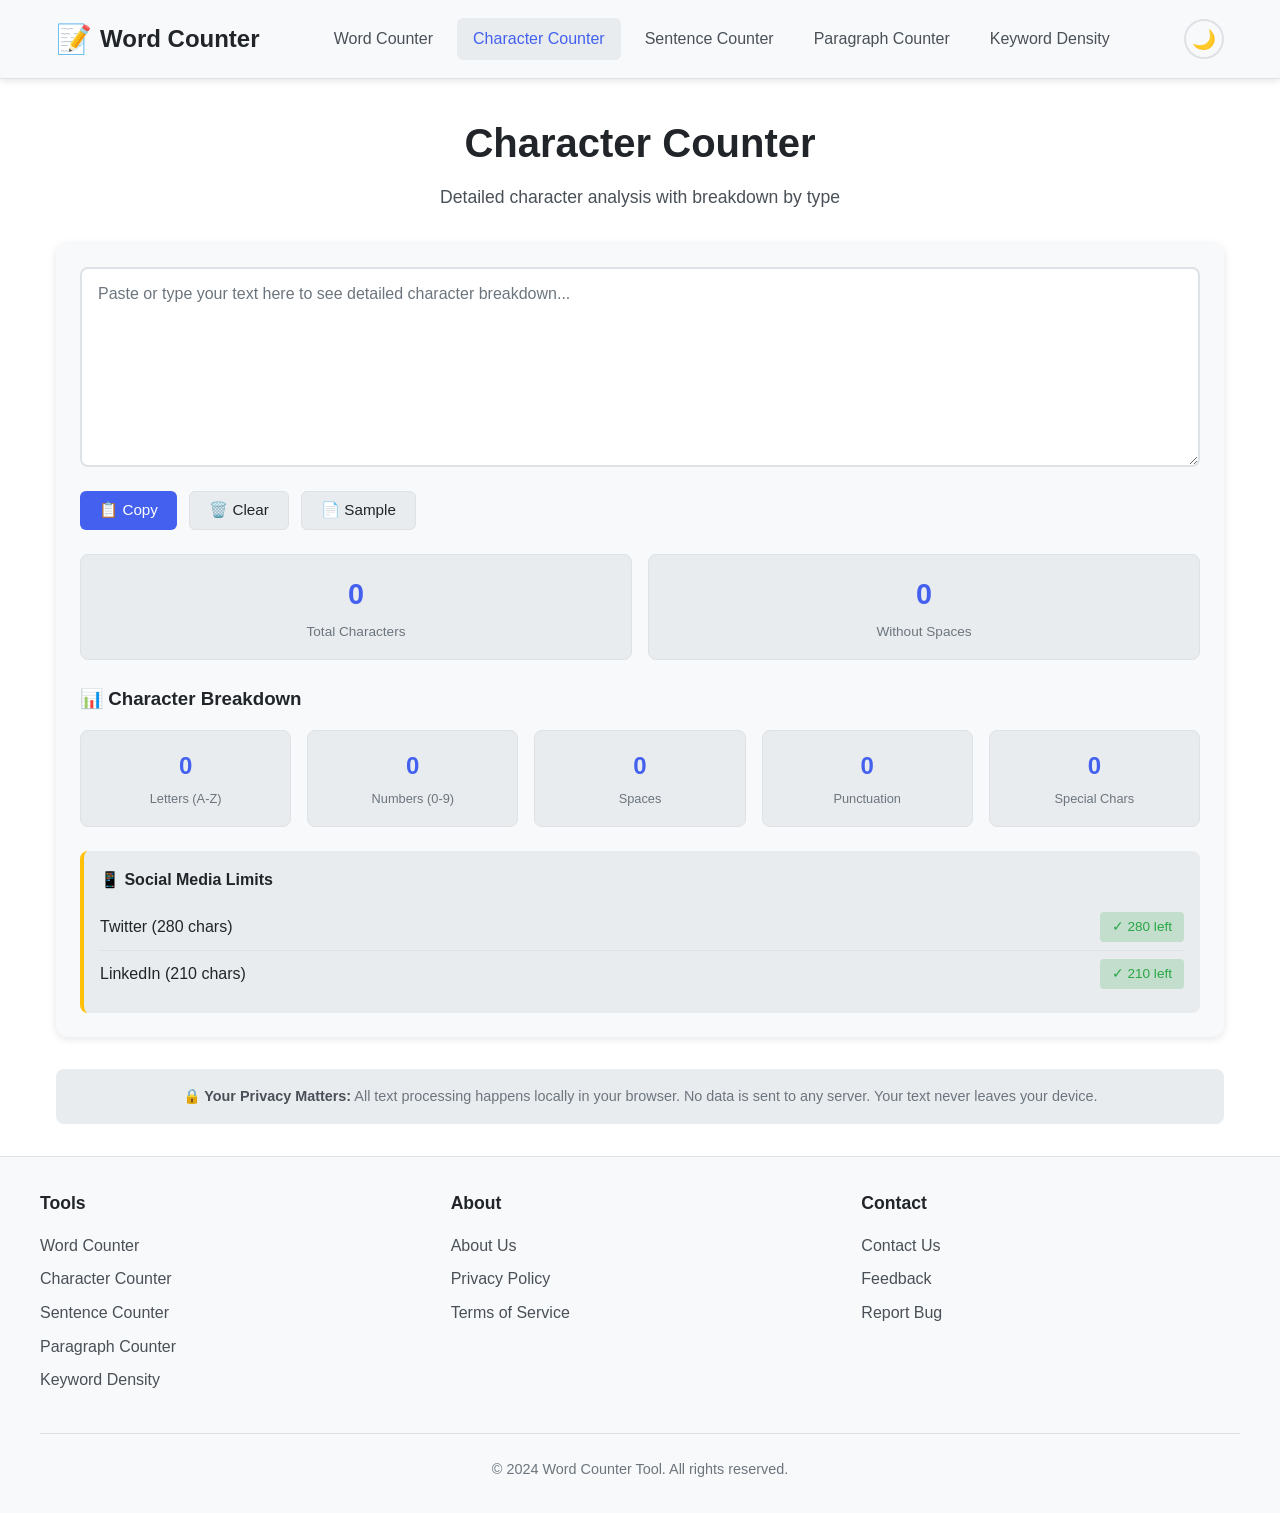
==== character-counter.html @ 4bb71c21 "Add files via upload" ====
<!DOCTYPE html>
<html lang="en">
<head>
    <meta charset="UTF-8">
    <meta name="viewport" content="width=device-width, initial-scale=1.0">
    <meta name="description" content="Free Character Counter - Count characters, letters, numbers, spaces, and punctuation online. Detailed character breakdown for your text.">
    <meta name="keywords" content="character counter, character count, letter count, text analyzer, free online tool, character breakdown">
    <meta name="author" content="Word Counter Tool">
    <title>Free Character Counter - Count Characters Online</title>
    <link rel="stylesheet" href="style.css">
</head>
<body>
    <header>
        <div class="header-container">
            <a href="index.html" class="logo">
                <span class="logo-icon">📝</span>
                Word Counter
            </a>
            <nav>
                <a href="index.html" class="nav-link">Word Counter</a>
                <a href="character-counter.html" class="nav-link active">Character Counter</a>
                <a href="sentence-counter.html" class="nav-link">Sentence Counter</a>
                <a href="paragraph-counter.html" class="nav-link">Paragraph Counter</a>
                <a href="keyword-density.html" class="nav-link">Keyword Density</a>
            </nav>
            <button class="theme-toggle" aria-label="Toggle dark mode">🌙</button>
        </div>
    </header>

    <main>
        <section class="hero">
            <h1>Character Counter</h1>
            <p>Detailed character analysis with breakdown by type</p>
        </section>

        <div class="tool-container">
            <textarea id="textInput" placeholder="Paste or type your text here to see detailed character breakdown..."></textarea>
            
            <div class="button-group">
                <button class="btn btn-primary" id="copyBtn">📋 Copy</button>
                <button class="btn btn-secondary" id="clearBtn">🗑️ Clear</button>
                <button class="btn btn-secondary" id="sampleBtn">📄 Sample</button>
            </div>

            <div class="stats-grid">
                <div class="stat-card">
                    <div class="stat-value" id="totalChars">0</div>
                    <div class="stat-label">Total Characters</div>
                </div>
                <div class="stat-card">
                    <div class="stat-value" id="charsNoSpace">0</div>
                    <div class="stat-label">Without Spaces</div>
                </div>
            </div>

            <div class="character-breakdown">
                <h3>📊 Character Breakdown</h3>
                <div class="breakdown-grid">
                    <div class="breakdown-item">
                        <div class="breakdown-value" id="letters">0</div>
                        <div class="breakdown-label">Letters (A-Z)</div>
                    </div>
                    <div class="breakdown-item">
                        <div class="breakdown-value" id="numbers">0</div>
                        <div class="breakdown-label">Numbers (0-9)</div>
                    </div>
                    <div class="breakdown-item">
                        <div class="breakdown-value" id="spaces">0</div>
                        <div class="breakdown-label">Spaces</div>
                    </div>
                    <div class="breakdown-item">
                        <div class="breakdown-value" id="punctuation">0</div>
                        <div class="breakdown-label">Punctuation</div>
                    </div>
                    <div class="breakdown-item">
                        <div class="breakdown-value" id="special">0</div>
                        <div class="breakdown-label">Special Chars</div>
                    </div>
                </div>
            </div>

            <div class="social-warnings">
                <h4>📱 Social Media Limits</h4>
                <div class="warning-item">
                    <span>Twitter (280 chars)</span>
                    <span class="warning-status status-ok" id="twitterStatus">OK</span>
                </div>
                <div class="warning-item">
                    <span>LinkedIn (210 chars)</span>
                    <span class="warning-status status-ok" id="linkedinStatus">OK</span>
                </div>
            </div>
        </div>

        <div class="privacy-notice">
            <strong>🔒 Your Privacy Matters:</strong> All text processing happens locally in your browser. 
            No data is sent to any server. Your text never leaves your device.
        </div>
    </main>

    <footer>
        <div class="footer-container">
            <div class="footer-section">
                <h4>Tools</h4>
                <ul>
                    <li><a href="index.html">Word Counter</a></li>
                    <li><a href="character-counter.html">Character Counter</a></li>
                    <li><a href="sentence-counter.html">Sentence Counter</a></li>
                    <li><a href="paragraph-counter.html">Paragraph Counter</a></li>
                    <li><a href="keyword-density.html">Keyword Density</a></li>
                </ul>
            </div>
            <div class="footer-section">
                <h4>About</h4>
                <ul>
                    <li><a href="#">About Us</a></li>
                    <li><a href="#">Privacy Policy</a></li>
                    <li><a href="#">Terms of Service</a></li>
                </ul>
            </div>
            <div class="footer-section">
                <h4>Contact</h4>
                <ul>
                    <li><a href="#">Contact Us</a></li>
                    <li><a href="#">Feedback</a></li>
                    <li><a href="#">Report Bug</a></li>
                </ul>
            </div>
        </div>
        <div class="footer-bottom">
            <p>&copy; 2024 Word Counter Tool. All rights reserved.</p>
        </div>
    </footer>

    <script src="script.js"></script>
    <script>
        const textInput = document.getElementById('textInput');
        const copyBtn = document.getElementById('copyBtn');
        const clearBtn = document.getElementById('clearBtn');
        const sampleBtn = document.getElementById('sampleBtn');

        function updateStats() {
            const text = textInput.value;
            const totalChars = countCharacters(text, true);
            const charsNoSpace = countCharacters(text, false);
            const breakdown = getCharacterBreakdown(text);
            
            document.getElementById('totalChars').textContent = totalChars;
            document.getElementById('charsNoSpace').textContent = charsNoSpace;
            document.getElementById('letters').textContent = breakdown.letters;
            document.getElementById('numbers').textContent = breakdown.numbers;
            document.getElementById('spaces').textContent = breakdown.spaces;
            document.getElementById('punctuation').textContent = breakdown.punctuation;
            document.getElementById('special').textContent = breakdown.special;
            
            updateSocialWarnings(totalChars);
        }

        function updateSocialWarnings(charCount) {
            const twitterStatus = document.getElementById('twitterStatus');
            const linkedinStatus = document.getElementById('linkedinStatus');
            
            if (charCount <= 280) {
                twitterStatus.textContent = `✓ ${280 - charCount} left`;
                twitterStatus.className = 'warning-status status-ok';
            } else {
                twitterStatus.textContent = `✗ ${charCount - 280} over`;
                twitterStatus.className = 'warning-status status-error';
            }
            
            if (charCount <= 210) {
                linkedinStatus.textContent = `✓ ${210 - charCount} left`;
                linkedinStatus.className = 'warning-status status-ok';
            } else {
                linkedinStatus.textContent = `✗ ${charCount - 210} over`;
                linkedinStatus.className = 'warning-status status-error';
            }
        }

        textInput.addEventListener('input', updateStats);

        copyBtn.addEventListener('click', async () => {
            const success = await copyToClipboard(textInput.value);
            showCopyFeedback(copyBtn, success);
        });

        clearBtn.addEventListener('click', () => {
            textInput.value = '';
            updateStats();
        });

        sampleBtn.addEventListener('click', () => {
            textInput.value = SAMPLE_TEXT;
            updateStats();
        });

        updateStats();
    </script>
</body>
</html>
---- style.css ----
:root {
    --bg-primary: #ffffff;
    --bg-secondary: #f8f9fa;
    --bg-tertiary: #e9ecef;
    --text-primary: #212529;
    --text-secondary: #495057;
    --text-muted: #6c757d;
    --border-color: #dee2e6;
    --accent-color: #4361ee;
    --accent-hover: #3a56d4;
    --success-color: #28a745;
    --warning-color: #ffc107;
    --danger-color: #dc3545;
    --shadow: 0 2px 8px rgba(0, 0, 0, 0.1);
    --shadow-lg: 0 4px 16px rgba(0, 0, 0, 0.15);
}

[data-theme="dark"] {
    --bg-primary: #1a1a2e;
    --bg-secondary: #16213e;
    --bg-tertiary: #0f3460;
    --text-primary: #eaeaea;
    --text-secondary: #b8b8b8;
    --text-muted: #888888;
    --border-color: #3a3a5c;
    --accent-color: #4cc9f0;
    --accent-hover: #3db8e0;
    --shadow: 0 2px 8px rgba(0, 0, 0, 0.3);
    --shadow-lg: 0 4px 16px rgba(0, 0, 0, 0.4);
}

* {
    margin: 0;
    padding: 0;
    box-sizing: border-box;
}

html {
    scroll-behavior: smooth;
}

body {
    font-family: 'Segoe UI', Tahoma, Geneva, Verdana, sans-serif;
    background-color: var(--bg-primary);
    color: var(--text-primary);
    line-height: 1.6;
    min-height: 100vh;
    display: flex;
    flex-direction: column;
    transition: background-color 0.3s ease, color 0.3s ease;
}

a {
    color: var(--accent-color);
    text-decoration: none;
    transition: color 0.2s ease;
}

a:hover {
    color: var(--accent-hover);
}

header {
    background-color: var(--bg-secondary);
    border-bottom: 1px solid var(--border-color);
    position: sticky;
    top: 0;
    z-index: 100;
    box-shadow: var(--shadow);
}

.header-container {
    max-width: 1200px;
    margin: 0 auto;
    padding: 1rem;
    display: flex;
    justify-content: space-between;
    align-items: center;
    flex-wrap: wrap;
    gap: 1rem;
}

.logo {
    font-size: 1.5rem;
    font-weight: 700;
    color: var(--text-primary);
    display: flex;
    align-items: center;
    gap: 0.5rem;
}

.logo-icon {
    font-size: 1.8rem;
}

nav {
    display: flex;
    align-items: center;
    gap: 0.5rem;
    flex-wrap: wrap;
}

.nav-link {
    padding: 0.5rem 1rem;
    border-radius: 6px;
    color: var(--text-secondary);
    font-weight: 500;
    transition: all 0.2s ease;
}

.nav-link:hover,
.nav-link.active {
    background-color: var(--bg-tertiary);
    color: var(--accent-color);
}

.theme-toggle {
    background: none;
    border: 2px solid var(--border-color);
    border-radius: 50%;
    width: 40px;
    height: 40px;
    cursor: pointer;
    display: flex;
    align-items: center;
    justify-content: center;
    font-size: 1.2rem;
    transition: all 0.3s ease;
    color: var(--text-primary);
}

.theme-toggle:hover {
    border-color: var(--accent-color);
    background-color: var(--bg-tertiary);
}

main {
    flex: 1;
    max-width: 1200px;
    margin: 0 auto;
    padding: 2rem 1rem;
    width: 100%;
}

.hero {
    text-align: center;
    margin-bottom: 2rem;
}

.hero h1 {
    font-size: clamp(1.8rem, 5vw, 2.5rem);
    margin-bottom: 0.5rem;
    color: var(--text-primary);
}

.hero p {
    color: var(--text-secondary);
    font-size: 1.1rem;
}

.tool-container {
    background-color: var(--bg-secondary);
    border-radius: 12px;
    padding: 1.5rem;
    box-shadow: var(--shadow);
    margin-bottom: 2rem;
}

textarea {
    width: 100%;
    min-height: 200px;
    padding: 1rem;
    border: 2px solid var(--border-color);
    border-radius: 8px;
    font-size: 1rem;
    font-family: inherit;
    resize: vertical;
    background-color: var(--bg-primary);
    color: var(--text-primary);
    transition: border-color 0.2s ease;
}

textarea:focus {
    outline: none;
    border-color: var(--accent-color);
}

textarea::placeholder {
    color: var(--text-muted);
}

.button-group {
    display: flex;
    gap: 0.75rem;
    margin-top: 1rem;
    flex-wrap: wrap;
}

.btn {
    padding: 0.6rem 1.2rem;
    border: none;
    border-radius: 6px;
    font-size: 0.95rem;
    font-weight: 500;
    cursor: pointer;
    transition: all 0.2s ease;
    display: inline-flex;
    align-items: center;
    gap: 0.5rem;
}

.btn-primary {
    background-color: var(--accent-color);
    color: white;
}

.btn-primary:hover {
    background-color: var(--accent-hover);
}

.btn-secondary {
    background-color: var(--bg-tertiary);
    color: var(--text-primary);
    border: 1px solid var(--border-color);
}

.btn-secondary:hover {
    background-color: var(--border-color);
}

.stats-grid {
    display: grid;
    grid-template-columns: repeat(auto-fit, minmax(150px, 1fr));
    gap: 1rem;
    margin-top: 1.5rem;
}

.stat-card {
    background-color: var(--bg-tertiary);
    border-radius: 8px;
    padding: 1rem;
    text-align: center;
    border: 1px solid var(--border-color);
}

.stat-value {
    font-size: 1.8rem;
    font-weight: 700;
    color: var(--accent-color);
}

.stat-label {
    font-size: 0.85rem;
    color: var(--text-muted);
    margin-top: 0.25rem;
}

.keywords-section {
    margin-top: 2rem;
}

.keywords-section h3 {
    margin-bottom: 1rem;
    color: var(--text-primary);
}

.keywords-list {
    display: flex;
    flex-wrap: wrap;
    gap: 0.5rem;
}

.keyword-item {
    background-color: var(--bg-tertiary);
    padding: 0.5rem 1rem;
    border-radius: 20px;
    font-size: 0.9rem;
    border: 1px solid var(--border-color);
}

.keyword-item span {
    color: var(--accent-color);
    font-weight: 600;
}

.social-warnings {
    margin-top: 1.5rem;
    padding: 1rem;
    background-color: var(--bg-tertiary);
    border-radius: 8px;
    border-left: 4px solid var(--warning-color);
}

.social-warnings h4 {
    margin-bottom: 0.75rem;
    color: var(--text-primary);
}

.warning-item {
    display: flex;
    justify-content: space-between;
    align-items: center;
    padding: 0.5rem 0;
    border-bottom: 1px solid var(--border-color);
}

.warning-item:last-child {
    border-bottom: none;
}

.warning-status {
    padding: 0.25rem 0.75rem;
    border-radius: 4px;
    font-size: 0.85rem;
    font-weight: 500;
}

.status-ok {
    background-color: rgba(40, 167, 69, 0.2);
    color: var(--success-color);
}

.status-warning {
    background-color: rgba(255, 193, 7, 0.2);
    color: #856404;
}

.status-error {
    background-color: rgba(220, 53, 69, 0.2);
    color: var(--danger-color);
}

.privacy-notice {
    background-color: var(--bg-tertiary);
    padding: 1rem;
    border-radius: 8px;
    margin-top: 2rem;
    text-align: center;
    color: var(--text-muted);
    font-size: 0.9rem;
}

.privacy-notice strong {
    color: var(--text-secondary);
}

footer {
    background-color: var(--bg-secondary);
    border-top: 1px solid var(--border-color);
    padding: 2rem 1rem;
    margin-top: auto;
}

.footer-container {
    max-width: 1200px;
    margin: 0 auto;
    display: grid;
    grid-template-columns: repeat(auto-fit, minmax(200px, 1fr));
    gap: 2rem;
}

.footer-section h4 {
    color: var(--text-primary);
    margin-bottom: 1rem;
    font-size: 1.1rem;
}

.footer-section ul {
    list-style: none;
}

.footer-section li {
    margin-bottom: 0.5rem;
}

.footer-section a {
    color: var(--text-secondary);
}

.footer-section a:hover {
    color: var(--accent-color);
}

.footer-bottom {
    max-width: 1200px;
    margin: 2rem auto 0;
    padding-top: 1.5rem;
    border-top: 1px solid var(--border-color);
    text-align: center;
    color: var(--text-muted);
    font-size: 0.9rem;
}

.character-breakdown {
    margin-top: 1.5rem;
}

.breakdown-grid {
    display: grid;
    grid-template-columns: repeat(auto-fit, minmax(120px, 1fr));
    gap: 1rem;
    margin-top: 1rem;
}

.breakdown-item {
    background-color: var(--bg-tertiary);
    padding: 1rem;
    border-radius: 8px;
    text-align: center;
    border: 1px solid var(--border-color);
}

.breakdown-value {
    font-size: 1.5rem;
    font-weight: 700;
    color: var(--accent-color);
}

.breakdown-label {
    font-size: 0.8rem;
    color: var(--text-muted);
    margin-top: 0.25rem;
}

.keyword-table {
    width: 100%;
    border-collapse: collapse;
    margin-top: 1rem;
}

.keyword-table th,
.keyword-table td {
    padding: 0.75rem;
    text-align: left;
    border-bottom: 1px solid var(--border-color);
}

.keyword-table th {
    background-color: var(--bg-tertiary);
    font-weight: 600;
    color: var(--text-primary);
}

.keyword-table tr:hover {
    background-color: var(--bg-tertiary);
}

.no-results {
    text-align: center;
    padding: 2rem;
    color: var(--text-muted);
}

@media (max-width: 768px) {
    .header-container {
        flex-direction: column;
        text-align: center;
    }

    nav {
        justify-content: center;
        width: 100%;
    }

    .nav-link {
        padding: 0.4rem 0.8rem;
        font-size: 0.9rem;
    }

    main {
        padding: 1rem;
    }

    .tool-container {
        padding: 1rem;
    }

    .stats-grid {
        grid-template-columns: repeat(2, 1fr);
    }

    .button-group {
        justify-content: center;
    }

    .btn {
        flex: 1;
        min-width: 100px;
        justify-content: center;
    }
}

@media (max-width: 480px) {
    .stats-grid {
        grid-template-columns: 1fr;
    }

    .breakdown-grid {
        grid-template-columns: repeat(2, 1fr);
    }

    .keyword-table {
        font-size: 0.85rem;
    }

    .keyword-table th,
    .keyword-table td {
        padding: 0.5rem;
    }
}

@keyframes fadeIn {
    from {
        opacity: 0;
        transform: translateY(10px);
    }
    to {
        opacity: 1;
        transform: translateY(0);
    }
}

.fade-in {
    animation: fadeIn 0.3s ease;
}
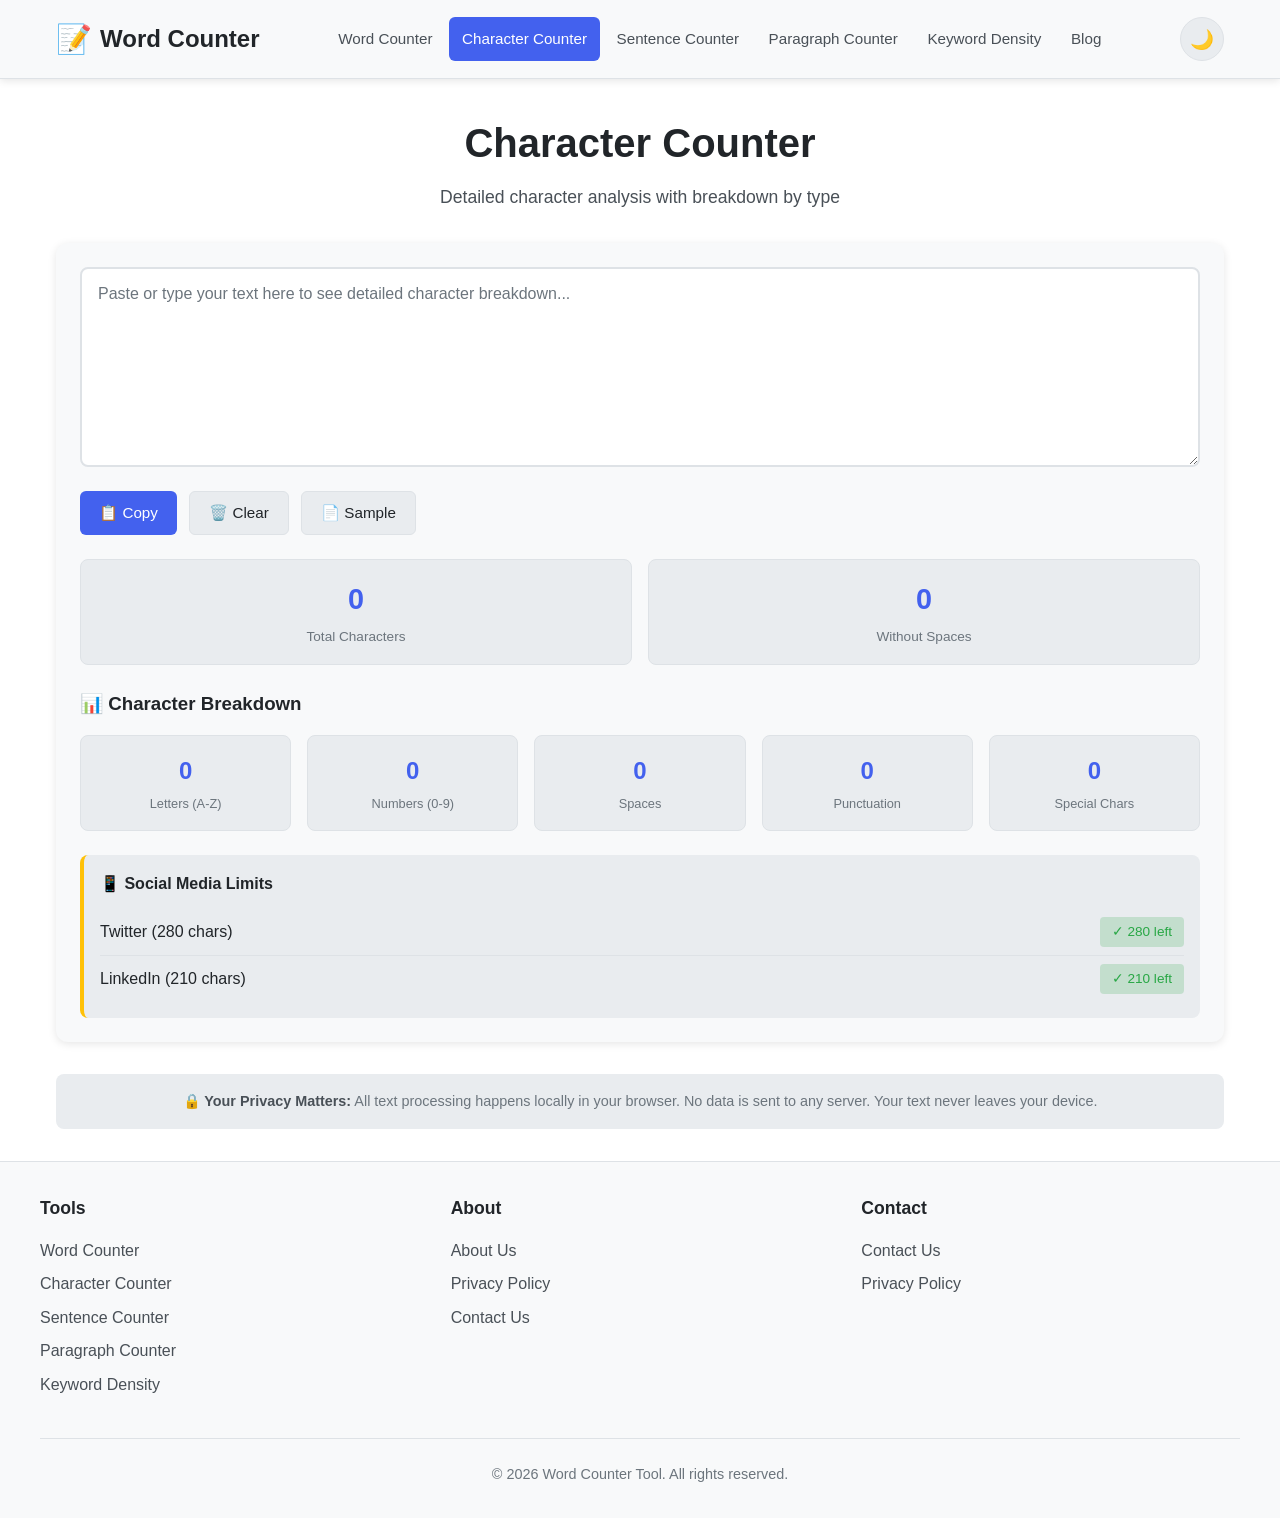
==== commit a471b42c: "Add files via upload" ====
--- a/character-counter.html
+++ b/character-counter.html
@@ -8,6 +8,23 @@
     <meta name="author" content="Word Counter Tool">
     <title>Free Character Counter - Count Characters Online</title>
     <link rel="stylesheet" href="style.css">
+    <script type="application/ld+json">
+    {
+        "@context": "https://schema.org",
+        "@type": "WebApplication",
+        "name": "Free Character Counter",
+        "description": "Count characters, letters, numbers, spaces, and punctuation online. Detailed character breakdown for your text.",
+        "url": "https://wordcounter.example.com/character-counter.html",
+        "applicationCategory": "UtilitiesApplication",
+        "operatingSystem": "Any",
+        "browserRequirements": "Requires a modern web browser.",
+        "offers": {
+            "@type": "Offer",
+            "price": "0",
+            "priceCurrency": "USD"
+        }
+    }
+    </script>
 </head>
 <body>
     <header>
@@ -22,7 +39,9 @@
                 <a href="sentence-counter.html" class="nav-link">Sentence Counter</a>
                 <a href="paragraph-counter.html" class="nav-link">Paragraph Counter</a>
                 <a href="keyword-density.html" class="nav-link">Keyword Density</a>
+                <a href="blog.html" class="nav-link">Blog</a>
             </nav>
+            <button class="mobile-menu-btn" aria-label="Toggle menu">☰</button>
             <button class="theme-toggle" aria-label="Toggle dark mode">🌙</button>
         </div>
     </header>
@@ -113,22 +132,21 @@
             <div class="footer-section">
                 <h4>About</h4>
                 <ul>
-                    <li><a href="#">About Us</a></li>
-                    <li><a href="#">Privacy Policy</a></li>
-                    <li><a href="#">Terms of Service</a></li>
+                    <li><a href="about.html">About Us</a></li>
+                    <li><a href="privacy.html">Privacy Policy</a></li>
+                    <li><a href="contact.html">Contact Us</a></li>
                 </ul>
             </div>
             <div class="footer-section">
                 <h4>Contact</h4>
                 <ul>
-                    <li><a href="#">Contact Us</a></li>
-                    <li><a href="#">Feedback</a></li>
-                    <li><a href="#">Report Bug</a></li>
+                    <li><a href="contact.html">Contact Us</a></li>
+                    <li><a href="privacy.html">Privacy Policy</a></li>
                 </ul>
             </div>
         </div>
         <div class="footer-bottom">
-            <p>&copy; 2024 Word Counter Tool. All rights reserved.</p>
+            <p>&copy; 2026 Word Counter Tool. All rights reserved.</p>
         </div>
     </footer>
 
--- a/style.css
+++ b/style.css
@@ -33,14 +33,17 @@
     margin: 0;
     padding: 0;
     box-sizing: border-box;
+    touch-action: manipulation;
 }
 
 html {
     scroll-behavior: smooth;
+    -webkit-font-smoothing: antialiased;
+    -moz-osx-font-smoothing: grayscale;
 }
 
 body {
-    font-family: 'Segoe UI', Tahoma, Geneva, Verdana, sans-serif;
+    font-family: -apple-system, BlinkMacSystemFont, 'Segoe UI', Roboto, 'Helvetica Neue', Arial, sans-serif;
     background-color: var(--bg-primary);
     color: var(--text-primary);
     line-height: 1.6;
@@ -48,6 +51,7 @@
     display: flex;
     flex-direction: column;
     transition: background-color 0.3s ease, color 0.3s ease;
+    -webkit-text-size-adjust: 100%;
 }
 
 a {
@@ -96,42 +100,64 @@
 nav {
     display: flex;
     align-items: center;
-    gap: 0.5rem;
+    gap: 0.25rem;
     flex-wrap: wrap;
 }
 
 .nav-link {
-    padding: 0.5rem 1rem;
+    padding: 0.5rem 0.8rem;
     border-radius: 6px;
     color: var(--text-secondary);
+    font-size: 0.95rem;
     font-weight: 500;
     transition: all 0.2s ease;
-}
-
-.nav-link:hover,
+    min-height: 44px;
+    display: inline-flex;
+    align-items: center;
+    justify-content: center;
+}
+
+.nav-link:hover {
+    background-color: var(--bg-tertiary);
+    color: var(--accent-color);
+}
+
 .nav-link.active {
-    background-color: var(--bg-tertiary);
-    color: var(--accent-color);
+    background-color: var(--accent-color);
+    color: white;
+}
+
+.mobile-menu-btn {
+    display: none;
+    background: none;
+    border: none;
+    font-size: 1.5rem;
+    cursor: pointer;
+    color: var(--text-primary);
+    padding: 0.5rem;
+    min-height: 44px;
+    min-width: 44px;
+    align-items: center;
+    justify-content: center;
 }
 
 .theme-toggle {
-    background: none;
-    border: 2px solid var(--border-color);
+    background-color: var(--bg-tertiary);
+    border: 1px solid var(--border-color);
     border-radius: 50%;
-    width: 40px;
-    height: 40px;
-    cursor: pointer;
+    width: 44px;
+    height: 44px;
     display: flex;
     align-items: center;
     justify-content: center;
     font-size: 1.2rem;
-    transition: all 0.3s ease;
-    color: var(--text-primary);
+    cursor: pointer;
+    transition: all 0.2s ease;
+    flex-shrink: 0;
 }
 
 .theme-toggle:hover {
-    border-color: var(--accent-color);
-    background-color: var(--bg-tertiary);
+    background-color: var(--border-color);
 }
 
 main {
@@ -178,6 +204,8 @@
     background-color: var(--bg-primary);
     color: var(--text-primary);
     transition: border-color 0.2s ease;
+    -webkit-tap-highlight-color: transparent;
+    touch-action: pan-y;
 }
 
 textarea:focus {
@@ -187,6 +215,10 @@
 
 textarea::placeholder {
     color: var(--text-muted);
+}
+
+textarea:placeholder-shown {
+    opacity: 1;
 }
 
 .button-group {
@@ -206,7 +238,15 @@
     transition: all 0.2s ease;
     display: inline-flex;
     align-items: center;
+    justify-content: center;
     gap: 0.5rem;
+    min-height: 44px;
+    -webkit-tap-highlight-color: transparent;
+    user-select: none;
+}
+
+.btn:active {
+    transform: scale(0.98);
 }
 
 .btn-primary {
@@ -214,7 +254,8 @@
     color: white;
 }
 
-.btn-primary:hover {
+.btn-primary:hover,
+.btn-primary:focus {
     background-color: var(--accent-hover);
 }
 
@@ -224,7 +265,8 @@
     border: 1px solid var(--border-color);
 }
 
-.btn-secondary:hover {
+.btn-secondary:hover,
+.btn-secondary:focus {
     background-color: var(--border-color);
 }
 
@@ -453,18 +495,40 @@
 
 @media (max-width: 768px) {
     .header-container {
+        flex-direction: row;
+        justify-content: space-between;
+        align-items: center;
+    }
+
+    .mobile-menu-btn {
+        display: flex;
+        order: 2;
+    }
+
+    nav {
+        display: none;
+        position: absolute;
+        top: 100%;
+        left: 0;
+        right: 0;
+        background-color: var(--bg-secondary);
+        border-bottom: 1px solid var(--border-color);
+        padding: 1rem;
         flex-direction: column;
-        text-align: center;
-    }
-
-    nav {
-        justify-content: center;
+        gap: 0.25rem;
+        box-shadow: var(--shadow-lg);
+    }
+
+    nav.active {
+        display: flex;
+    }
+
+    .nav-link {
         width: 100%;
-    }
-
-    .nav-link {
-        padding: 0.4rem 0.8rem;
-        font-size: 0.9rem;
+        min-height: 48px;
+        padding: 0.75rem 1rem;
+        font-size: 1rem;
+        text-align: left;
     }
 
     main {
@@ -477,16 +541,41 @@
 
     .stats-grid {
         grid-template-columns: repeat(2, 1fr);
+        gap: 0.75rem;
+    }
+
+    .stat-card {
+        padding: 0.75rem;
+    }
+
+    .stat-value {
+        font-size: 1.5rem;
     }
 
     .button-group {
+        flex-direction: column;
+        gap: 0.5rem;
+    }
+
+    .btn {
+        width: 100%;
+        min-height: 48px;
         justify-content: center;
-    }
-
-    .btn {
-        flex: 1;
-        min-width: 100px;
-        justify-content: center;
+        font-size: 1rem;
+        padding: 0.75rem 1.5rem;
+    }
+
+    textarea {
+        min-height: 200px;
+        font-size: 1rem;
+    }
+
+    .hero h1 {
+        font-size: 1.75rem;
+    }
+
+    .hero p {
+        font-size: 1rem;
     }
 }
 
@@ -500,12 +589,41 @@
     }
 
     .keyword-table {
-        font-size: 0.85rem;
+        font-size: 0.8rem;
+        display: block;
+        overflow-x: auto;
+        -webkit-overflow-scrolling: touch;
     }
 
     .keyword-table th,
     .keyword-table td {
-        padding: 0.5rem;
+        padding: 0.5rem 0.3rem;
+    }
+
+    .footer-container {
+        flex-direction: column;
+        gap: 1.5rem;
+        text-align: center;
+    }
+
+    .footer-section ul {
+        display: flex;
+        flex-wrap: wrap;
+        justify-content: center;
+        gap: 1rem;
+    }
+
+    .footer-section li {
+        margin-bottom: 0;
+    }
+
+    .hero h1 {
+        font-size: 1.5rem;
+    }
+
+    .privacy-notice {
+        font-size: 0.85rem;
+        padding: 0.75rem;
     }
 }
 
@@ -523,3 +641,221 @@
 .fade-in {
     animation: fadeIn 0.3s ease;
 }
+
+.blog-container {
+    display: grid;
+    grid-template-columns: 1fr 320px;
+    gap: 2rem;
+    margin-top: 1rem;
+}
+
+.blog-posts {
+    display: flex;
+    flex-direction: column;
+    gap: 1.5rem;
+}
+
+.blog-post {
+    background-color: var(--bg-secondary);
+    border-radius: 12px;
+    padding: 1.5rem;
+    border: 1px solid var(--border-color);
+    transition: all 0.3s ease;
+}
+
+.blog-post:hover {
+    box-shadow: var(--shadow-lg);
+    transform: translateY(-2px);
+}
+
+.blog-post .post-date {
+    font-size: 0.85rem;
+    color: var(--text-muted);
+    margin-bottom: 0.75rem;
+    display: inline-block;
+}
+
+.blog-post h2 {
+    margin-bottom: 0.75rem;
+}
+
+.blog-post h2 a {
+    color: var(--text-primary);
+    text-decoration: none;
+    font-size: 1.3rem;
+}
+
+.blog-post h2 a:hover {
+    color: var(--accent-color);
+}
+
+.post-excerpt {
+    color: var(--text-secondary);
+    line-height: 1.7;
+    margin-bottom: 1rem;
+}
+
+.post-tags {
+    display: flex;
+    flex-wrap: wrap;
+    gap: 0.5rem;
+}
+
+.tag {
+    background-color: var(--bg-tertiary);
+    padding: 0.3rem 0.7rem;
+    border-radius: 20px;
+    font-size: 0.8rem;
+    color: var(--text-secondary);
+}
+
+.blog-sidebar {
+    display: flex;
+    flex-direction: column;
+    gap: 1.5rem;
+}
+
+.sidebar-section {
+    background-color: var(--bg-secondary);
+    border-radius: 12px;
+    padding: 1.5rem;
+    border: 1px solid var(--border-color);
+}
+
+.sidebar-section h3 {
+    color: var(--text-primary);
+    margin-bottom: 1rem;
+    font-size: 1.1rem;
+}
+
+.sidebar-section ul {
+    list-style: none;
+}
+
+.sidebar-section li {
+    margin-bottom: 0.75rem;
+}
+
+.sidebar-section a {
+    color: var(--text-secondary);
+    text-decoration: none;
+    transition: color 0.2s ease;
+}
+
+.sidebar-section a:hover {
+    color: var(--accent-color);
+}
+
+.subscribe-form {
+    display: flex;
+    flex-direction: column;
+    gap: 0.75rem;
+    margin-top: 1rem;
+}
+
+.subscribe-form input {
+    padding: 0.75rem;
+    border: 1px solid var(--border-color);
+    border-radius: 6px;
+    background-color: var(--bg-primary);
+    color: var(--text-primary);
+    font-size: 0.95rem;
+}
+
+.subscribe-form input:focus {
+    outline: none;
+    border-color: var(--accent-color);
+}
+
+.subscribe-form input::placeholder {
+    color: var(--text-muted);
+}
+
+@media (max-width: 900px) {
+    .blog-container {
+        grid-template-columns: 1fr;
+    }
+
+    .blog-sidebar {
+        order: -1;
+    }
+}
+
+@media (max-width: 480px) {
+    .blog-post h2 a {
+        font-size: 1.15rem;
+    }
+
+    .post-excerpt {
+        font-size: 0.95rem;
+    }
+}
+
+.blog-article {
+    background-color: var(--bg-secondary);
+    border-radius: 12px;
+    padding: 2rem;
+    border: 1px solid var(--border-color);
+    max-width: 800px;
+    margin: 0 auto;
+}
+
+.article-date {
+    font-size: 0.9rem;
+    color: var(--text-muted);
+    margin-bottom: 0.5rem;
+    display: inline-block;
+}
+
+.blog-article h1 {
+    font-size: 2rem;
+    margin-bottom: 1.5rem;
+    color: var(--text-primary);
+    line-height: 1.3;
+}
+
+.article-content {
+    line-height: 1.8;
+    color: var(--text-secondary);
+}
+
+.article-content h2 {
+    color: var(--text-primary);
+    margin-top: 2rem;
+    margin-bottom: 1rem;
+    font-size: 1.4rem;
+}
+
+.article-content h3 {
+    color: var(--text-primary);
+    margin-top: 1.5rem;
+    margin-bottom: 0.75rem;
+    font-size: 1.2rem;
+}
+
+.article-content p {
+    margin-bottom: 1rem;
+}
+
+.article-content ul,
+.article-content ol {
+    margin-bottom: 1rem;
+    padding-left: 1.5rem;
+}
+
+.article-content li {
+    margin-bottom: 0.5rem;
+}
+
+.article-content strong {
+    color: var(--text-primary);
+}
+
+.article-tags {
+    display: flex;
+    flex-wrap: wrap;
+    gap: 0.5rem;
+    margin-top: 2rem;
+    padding-top: 1.5rem;
+    border-top: 1px solid var(--border-color);
+}
